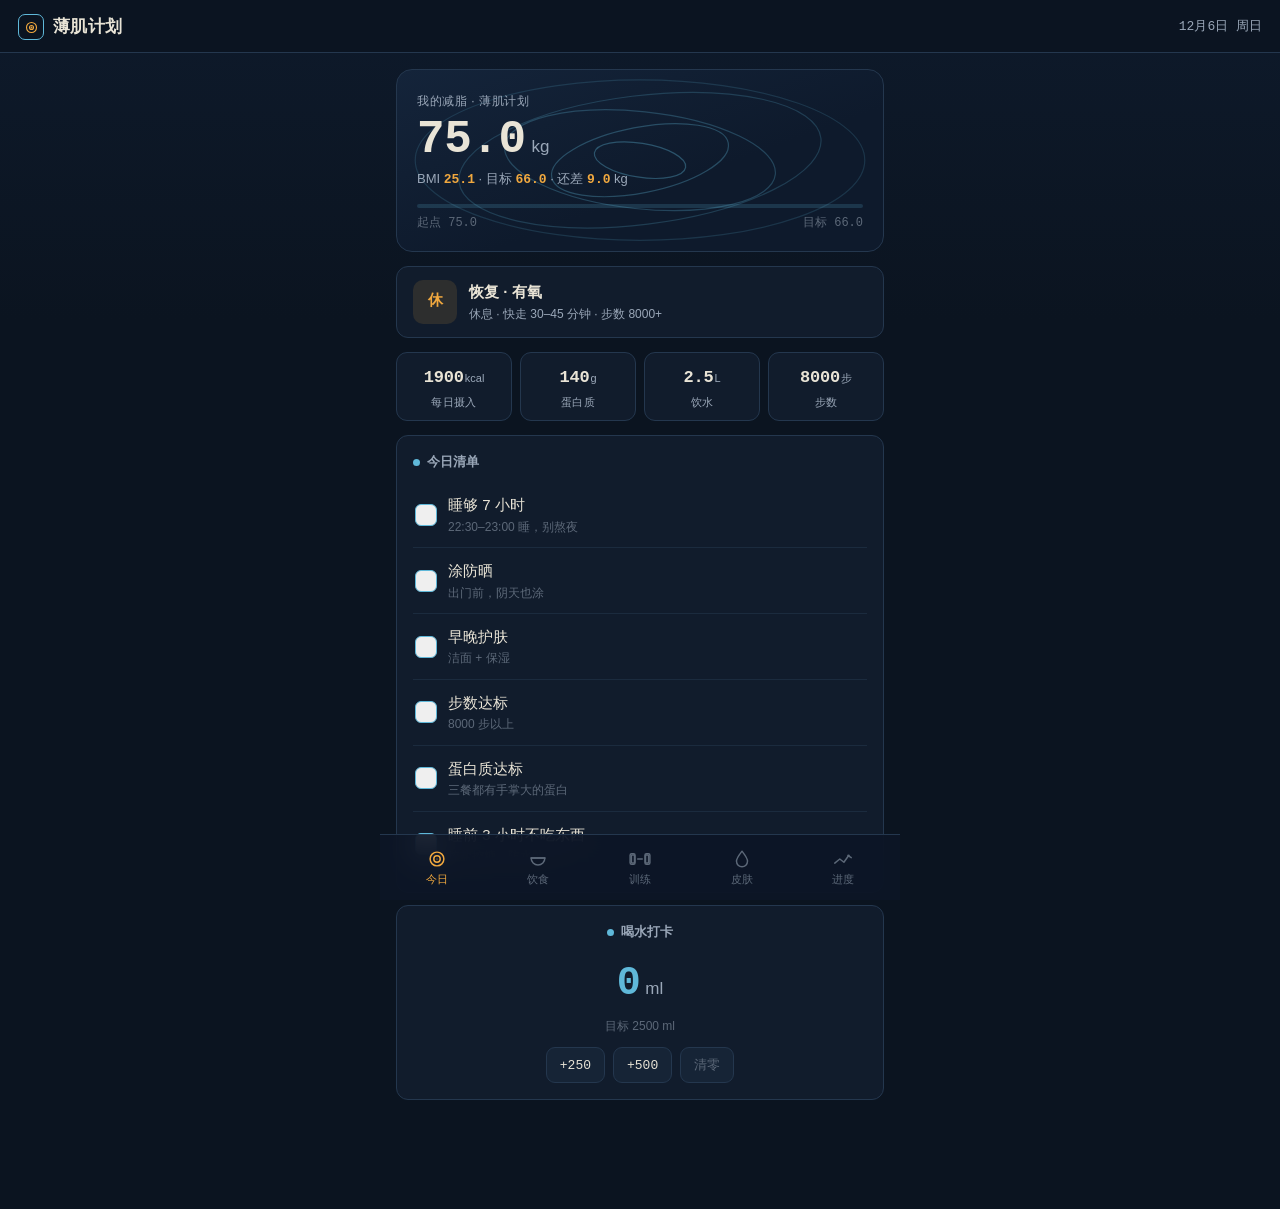
==== index.html @ fe6449d2 "薄肌计划：个人减脂/薄肌 PWA Co-Authored-By: Claude Fable 5 <noreply@anthropic.com>" ====
<!DOCTYPE html>
<html lang="zh-CN">
<head>
  <meta charset="UTF-8">
  <meta name="viewport" content="width=device-width, initial-scale=1, viewport-fit=cover">
  <title>薄肌计划</title>
  <meta name="description" content="个人减脂 · 薄肌 · 皮肤 · 脸部轮廓计划">

  <!-- PWA -->
  <link rel="manifest" href="manifest.json">
  <meta name="theme-color" content="#0b1420">
  <link rel="icon" type="image/png" href="icons/icon-192.png">

  <!-- iOS 添加到主屏幕 -->
  <meta name="apple-mobile-web-app-capable" content="yes">
  <meta name="apple-mobile-web-app-status-bar-style" content="black-translucent">
  <meta name="apple-mobile-web-app-title" content="薄肌计划">
  <link rel="apple-touch-icon" href="icons/icon-180.png">

  <link rel="stylesheet" href="css/style.css">
</head>
<body>

  <header class="topbar">
    <div class="brand">
      <span class="brand-mark" aria-hidden="true">
        <svg viewBox="0 0 24 24" fill="none" stroke="currentColor" stroke-width="1.8" stroke-linecap="round" stroke-linejoin="round">
          <circle cx="12" cy="12" r="8"></circle><circle cx="12" cy="12" r="3.2"></circle><circle cx="12" cy="12" r="0.6" fill="currentColor"></circle>
        </svg>
      </span>
      薄肌计划
    </div>
    <div class="date" id="today-date">—</div>
  </header>

  <main>

    <!-- ============ 今日 ============ -->
    <section class="view active" id="view-today">

      <div class="hero">
        <svg class="contour" viewBox="0 0 400 160" preserveAspectRatio="xMidYMid slice" aria-hidden="true">
          <g fill="none" stroke="#5fb8d9">
            <ellipse cx="200" cy="80" rx="185" ry="66" stroke-opacity=".34"></ellipse>
            <ellipse cx="200" cy="80" rx="150" ry="53" stroke-opacity=".44" transform="rotate(-7 200 80)"></ellipse>
            <ellipse cx="200" cy="80" rx="112" ry="40" stroke-opacity=".54" transform="rotate(6 200 80)"></ellipse>
            <ellipse cx="200" cy="80" rx="74" ry="27" stroke-opacity=".62" transform="rotate(-11 200 80)"></ellipse>
            <ellipse cx="200" cy="80" rx="38" ry="14" stroke-opacity=".7" transform="rotate(9 200 80)"></ellipse>
          </g>
        </svg>
        <div class="hero-body">
          <div class="hero-eyebrow">我的减脂 · 薄肌计划</div>
          <div class="hero-weight">
            <span class="num" id="hero-weight">—</span>
            <span class="unit">kg</span>
          </div>
          <div class="hero-sub">BMI <b id="hero-bmi">—</b> · 目标 <b>66.0</b> · 还差 <b id="hero-diff">—</b> kg</div>
          <div class="hero-progress">
            <div class="bar"><i id="hero-fill" style="width:0%"></i></div>
            <div class="cap"><span id="hero-cap-l">起点 75.0</span><span id="hero-cap-r">目标 66.0</span></div>
          </div>
        </div>
      </div>

      <div class="today-train" id="today-train">
        <div class="day" id="tt-day">—</div>
        <div>
          <div class="t1" id="tt-name">今日训练</div>
          <div class="t2" id="tt-sub">—</div>
        </div>
      </div>

      <div class="targets">
        <div class="target"><div class="v"><span class="num">1900</span><span class="u">kcal</span></div><div class="k">每日摄入</div></div>
        <div class="target"><div class="v"><span class="num">140</span><span class="u">g</span></div><div class="k">蛋白质</div></div>
        <div class="target"><div class="v"><span class="num">2.5</span><span class="u">L</span></div><div class="k">饮水</div></div>
        <div class="target"><div class="v"><span class="num">8000</span><span class="u">步</span></div><div class="k">步数</div></div>
      </div>

      <div class="card">
        <div class="card-title"><span class="dot"></span>今日清单</div>
        <div id="checklist">
          <div class="check-item" data-key="sleep">
            <button class="box" aria-label="标记完成" aria-pressed="false"><svg viewBox="0 0 24 24" stroke-width="3" stroke-linecap="round" stroke-linejoin="round"><path d="M4 12.5 L9.5 18 L20 6"></path></svg></button>
            <div class="label">睡够 7 小时<small>22:30–23:00 睡，别熬夜</small></div>
          </div>
          <div class="check-item" data-key="sun">
            <button class="box" aria-label="标记完成" aria-pressed="false"><svg viewBox="0 0 24 24" stroke-width="3" stroke-linecap="round" stroke-linejoin="round"><path d="M4 12.5 L9.5 18 L20 6"></path></svg></button>
            <div class="label">涂防晒<small>出门前，阴天也涂</small></div>
          </div>
          <div class="check-item" data-key="skincare">
            <button class="box" aria-label="标记完成" aria-pressed="false"><svg viewBox="0 0 24 24" stroke-width="3" stroke-linecap="round" stroke-linejoin="round"><path d="M4 12.5 L9.5 18 L20 6"></path></svg></button>
            <div class="label">早晚护肤<small>洁面 + 保湿</small></div>
          </div>
          <div class="check-item" data-key="steps">
            <button class="box" aria-label="标记完成" aria-pressed="false"><svg viewBox="0 0 24 24" stroke-width="3" stroke-linecap="round" stroke-linejoin="round"><path d="M4 12.5 L9.5 18 L20 6"></path></svg></button>
            <div class="label">步数达标<small>8000 步以上</small></div>
          </div>
          <div class="check-item" data-key="protein">
            <button class="box" aria-label="标记完成" aria-pressed="false"><svg viewBox="0 0 24 24" stroke-width="3" stroke-linecap="round" stroke-linejoin="round"><path d="M4 12.5 L9.5 18 L20 6"></path></svg></button>
            <div class="label">蛋白质达标<small>三餐都有手掌大的蛋白</small></div>
          </div>
          <div class="check-item" data-key="fast">
            <button class="box" aria-label="标记完成" aria-pressed="false"><svg viewBox="0 0 24 24" stroke-width="3" stroke-linecap="round" stroke-linejoin="round"><path d="M4 12.5 L9.5 18 L20 6"></path></svg></button>
            <div class="label">睡前 3 小时不吃东西<small>控盐控糖，防水肿</small></div>
          </div>
        </div>
      </div>

      <div class="card water">
        <div class="card-title" style="justify-content:center"><span class="dot"></span>喝水打卡</div>
        <div class="big"><span class="num" id="water-val">0</span><span class="unit">ml</span></div>
        <div class="cap">目标 2500 ml</div>
        <div class="btns">
          <button data-add="250">+250</button>
          <button data-add="500">+500</button>
          <button class="reset" id="water-reset">清零</button>
        </div>
      </div>

    </section>

    <!-- ============ 饮食 ============ -->
    <section class="view" id="view-diet">

      <div class="card">
        <div class="card-title"><span class="dot"></span>每日热量目标</div>
        <div class="cal-num"><span class="num">1900</span><span class="unit">kcal / 天（减脂缺口约 500）</span></div>
        <div class="macro">
          <div class="m"><div class="v"><span class="num">140</span><span>g</span></div><div class="k">蛋白质 1.8g/kg</div></div>
          <div class="m"><div class="v"><span class="num">60</span><span>g</span></div><div class="k">脂肪</div></div>
          <div class="m"><div class="v"><span class="num">200</span><span>g</span></div><div class="k">碳水</div></div>
        </div>
        <p class="note">按 173cm / 75kg / 一周四练、白天久坐估算。蛋白质优先吃到 130–150g，保住肌肉；热量别低于 1700，否则容易掉肌肉、暴食反弹。</p>
      </div>

      <div class="section">食堂红绿灯</div>
      <div class="lights">
        <div class="light green">
          <div class="hd"><span class="lamp"></span>绿灯 · 放心吃</div>
          <p>蛋白：水煮蛋、茶叶蛋、鸡胸肉、清蒸鱼、水煮虾、瘦牛肉、卤牛肉（瘦）、豆腐豆干、无糖豆浆、纯牛奶、无糖酸奶。<br>蔬菜：西兰花、菠菜、青菜、黄瓜、番茄、芹菜等绿叶菜。<br>主食：糙米、玉米、红薯、燕麦、全麦面包。</p>
        </div>
        <div class="light yellow">
          <div class="hd"><span class="lamp"></span>黄灯 · 适量吃</div>
          <p>白米饭、面条、馒头、土豆、粉条、香蕉、较甜的水果、坚果——注意量，坚果一次一小把（约 10 颗）。</p>
        </div>
        <div class="light red">
          <div class="hd"><span class="lamp"></span>红灯 · 少碰</div>
          <p>油炸（炸鸡、油条、锅包肉）、糖醋/鱼香/宫保等重油芡汁菜、红烧肉与肥肉、奶茶和含糖饮料、蛋糕饼干、辣条、腊肠腊肉、猪蹄、油腻的菜汤。</p>
        </div>
      </div>

      <div class="section">打菜口诀</div>
      <div class="card">
        <div class="tip"><span class="idx">1</span><p>一荤两素：一份清蒸 / 水煮 / 卤的肉 + 两份少油青菜</p></div>
        <div class="tip"><span class="idx">2</span><p>主食减半：米饭、馒头减到一拳头，或换成玉米、红薯</p></div>
        <div class="tip"><span class="idx">3</span><p>先吃蛋白和蔬菜，主食放最后<small>饱腹感先上来，自然少吃主食</small></p></div>
        <div class="tip"><span class="idx">4</span><p>菜太油就过一遍水再吃<small>涮掉一层油，热量和盐都少很多</small></p></div>
        <div class="tip"><span class="idx">5</span><p>汤少喝——油和盐都沉在汤里</p></div>
        <div class="tip"><span class="idx">6</span><p>不喝含糖饮料，配白水或无糖茶</p></div>
      </div>

      <div class="section">三餐模板<span class="hint">合计约 1900 kcal / 蛋白约 140g</span></div>
      <div class="meal card">
        <div class="meal-hd"><span class="tag">≈450</span><span class="name">早餐</span></div>
        <ul>
          <li>水煮蛋 ×2 + 无糖豆浆或纯牛奶 250ml</li>
          <li>燕麦 / 玉米 / 全麦面包（选一样）</li>
          <li>一个苹果或半根黄瓜</li>
        </ul>
      </div>
      <div class="meal card">
        <div class="meal-hd"><span class="tag">≈700</span><span class="name">午餐</span></div>
        <ul>
          <li>米饭一拳头（减半）</li>
          <li>清蒸鱼 / 鸡胸 / 瘦牛肉，约掌心 ×1.5</li>
          <li>两份少油青菜</li>
        </ul>
      </div>
      <div class="meal card">
        <div class="meal-hd"><span class="tag">≈550</span><span class="name">晚餐</span></div>
        <ul>
          <li>蛋白质为主：鸡胸 / 鱼 / 豆腐</li>
          <li>大量蔬菜</li>
          <li>半拳头主食，或红薯、玉米</li>
        </ul>
      </div>
      <div class="meal card">
        <div class="meal-hd"><span class="tag">≈200</span><span class="name">加餐</span></div>
        <ul>
          <li>无糖酸奶 / 牛奶一杯，或蛋白粉一勺，或水果 + 10 颗坚果</li>
          <li>训练日：练前 1.5 小时吃根香蕉或全麦面包，练后补蛋白 + 碳水</li>
        </ul>
      </div>

    </section>

    <!-- ============ 训练 ============ -->
    <section class="view" id="view-training">

      <div class="card">
        <div class="card-title"><span class="dot"></span>一周安排</div>
        <div class="stat-row"><span class="k">训练</span><span class="v">周一 胸 · 周二 肩 · 周四 背 · 周五 腿</span></div>
        <div class="stat-row"><span class="k">恢复</span><span class="v">周三 / 周六 / 周日 休息 + 有氧 / 步行</span></div>
        <p class="note">每次 1–2 小时足够，重点在动作质量，别拖沓。</p>
      </div>

      <div class="section">训练计划<span class="hint">次数 8–15，中等重量</span></div>

      <div class="card day-card">
        <div class="day-hd"><span class="day-chip">周一</span><span class="day-name">胸</span><span class="day-focus">上胸 · 厚度</span></div>
        <div class="ex"><span class="ex-name">平板杠铃卧推</span><span class="ex-spec">4 × 8–10</span></div>
        <div class="ex"><span class="ex-name">上斜哑铃卧推</span><span class="ex-spec">4 × 10–12</span></div>
        <div class="ex"><span class="ex-name">双杠臂屈伸</span><span class="ex-spec">3 × 10–12</span></div>
        <div class="ex"><span class="ex-name">绳索夹胸</span><span class="ex-spec">3 × 12–15</span></div>
      </div>

      <div class="card day-card">
        <div class="day-hd"><span class="day-chip">周二</span><span class="day-name">肩</span><span class="day-focus">宽肩 · 中后束</span></div>
        <div class="ex"><span class="ex-name">站姿杠铃推举</span><span class="ex-spec">4 × 8–10</span></div>
        <div class="ex"><span class="ex-name">哑铃侧平举</span><span class="ex-spec">4 × 12–15</span></div>
        <div class="ex"><span class="ex-name">俯身反向飞鸟</span><span class="ex-spec">4 × 12–15</span></div>
        <div class="ex"><span class="ex-name">绳索面拉</span><span class="ex-spec">3 × 15</span></div>
      </div>

      <div class="card day-card">
        <div class="day-hd"><span class="day-chip">周四</span><span class="day-name">背</span><span class="day-focus">宽度 · 倒三角</span></div>
        <div class="ex"><span class="ex-name">引体向上（或高位下拉）</span><span class="ex-spec">4 × 8–12</span></div>
        <div class="ex"><span class="ex-name">杠铃划船</span><span class="ex-spec">4 × 8–10</span></div>
        <div class="ex"><span class="ex-name">坐姿绳索划船</span><span class="ex-spec">3 × 10–12</span></div>
        <div class="ex"><span class="ex-name">直臂下压</span><span class="ex-spec">3 × 12–15</span></div>
      </div>

      <div class="card day-card">
        <div class="day-hd"><span class="day-chip">周五</span><span class="day-name">腿</span><span class="day-focus">力量 · 代谢</span></div>
        <div class="ex"><span class="ex-name">深蹲</span><span class="ex-spec">4 × 8–10</span></div>
        <div class="ex"><span class="ex-name">罗马尼亚硬拉</span><span class="ex-spec">3 × 8–10</span></div>
        <div class="ex"><span class="ex-name">腿举（或箭步蹲）</span><span class="ex-spec">3 × 10–12</span></div>
        <div class="ex"><span class="ex-name">坐姿腿弯举</span><span class="ex-spec">3 × 12–15</span></div>
        <div class="ex"><span class="ex-name">提踵</span><span class="ex-spec">4 × 15–20</span></div>
      </div>

      <div class="section">薄肌要点</div>
      <div class="card">
        <div class="tip"><span class="idx">1</span><p>次数 8–15、中等重量，慢下快上（控制离心）</p></div>
        <div class="tip"><span class="idx">2</span><p>渐进超负荷：每周在次数或重量上 + 一点点</p></div>
        <div class="tip"><span class="idx">3</span><p>减脂期别降重量：保住力量 = 保住肌肉</p></div>
        <div class="tip"><span class="idx">4</span><p>复合动作为主，组间休息 60–90 秒</p></div>
        <div class="tip"><span class="idx">5</span><p>想要「薄」的身材：重点不是练小，是体脂够低 + 肌肉线条清晰</p></div>
      </div>

      <div class="section">有氧与步数</div>
      <div class="card">
        <div class="tip"><span class="idx">•</span><p>训练后 20–30 分钟快走 / 坡度走，心率约 120–140</p></div>
        <div class="tip"><span class="idx">•</span><p>休息日 30–45 分钟低强度有氧</p></div>
        <div class="tip"><span class="idx">•</span><p>日常步数 8000–10000——久坐党减脂的关键增量</p></div>
      </div>

    </section>

    <!-- ============ 皮肤 ============ -->
    <section class="view" id="view-skin">

      <div class="card">
        <div class="card-title"><span class="dot"></span>护肤流程（男生极简版）</div>
        <div class="step"><span class="clock">早</span><p>温和洁面 → 爽肤水（可选）→ 保湿乳 → 防晒（必涂）</p></div>
        <div class="step"><span class="clock">晚</span><p>洁面（洗掉防晒和汗）→ 保湿</p></div>
        <div class="step"><span class="clock">运动后</span><p>及时洗脸 / 洗澡，别让汗和油闷着</p></div>
        <div class="step"><span class="clock">长痘</span><p>别挤、少糖少奶、勤换枕套、规律作息；反复不好去看皮肤科，别信偏方</p></div>
      </div>

      <div class="section">脸部轮廓 · 下颌线</div>
      <div class="card rank">
        <p class="note" style="margin:0 0 6px">按重要性排序。核心公式：低体脂 + 低水肿 + 好体态 + 紧致皮肤。</p>
        <div class="tip"><span class="idx"></span><p>减脂到 13–15%<small>脸是最后瘦的，全身减脂脸自然收紧——别急，坚持就有效</small></p></div>
        <div class="tip"><span class="idx"></span><p>控盐控钠<small>食堂偏咸，多喝水排钠；睡前别吃太咸，减少晨起水肿脸</small></p></div>
        <div class="tip"><span class="idx"></span><p>睡够别熬夜<small>熬夜 = 水肿 + 皮肤差，下颌线直接模糊</small></p></div>
        <div class="tip"><span class="idx"></span><p>体态挺直<small>颈前倾 / 圆肩会让双下巴明显——每天靠墙站（后脑、肩、臀、脚跟贴墙）、下巴微收</small></p></div>
        <div class="tip"><span class="idx"></span><p>用鼻子呼吸<small>长期口呼吸会让下巴后缩、脸型变差</small></p></div>
        <div class="tip"><span class="idx"></span><p>皮肤紧致<small>防晒 + 保湿 + 吃够蛋白质</small></p></div>
      </div>

      <div class="section">皮肤变好的关键</div>
      <div class="card rank">
        <div class="tip"><span class="idx"></span><p>防晒（每天，阴天也涂）<small>抗老、防痘印加深的第一位</small></p></div>
        <div class="tip"><span class="idx"></span><p>睡够 7–8 小时<small>皮肤修复、气色</small></p></div>
        <div class="tip"><span class="idx"></span><p>少糖（奶茶、甜点）<small>糖化让皮肤暗沉、爱长痘</small></p></div>
        <div class="tip"><span class="idx"></span><p>喝水 2–3L<small>保湿、代谢</small></p></div>
        <div class="tip"><span class="idx"></span><p>温和清洁 + 保湿<small>别过度清洁，破坏屏障反而更油更痘</small></p></div>
      </div>

      <div class="section">变帅清单（加分项）</div>
      <div class="card">
        <div class="tip"><span class="idx">•</span><p>发型：剪清爽、露出额头的短发</p></div>
        <div class="tip"><span class="idx">•</span><p>眉毛：修掉杂毛，眉形干净</p></div>
        <div class="tip"><span class="idx">•</span><p>皮肤：干净透亮最加分（护肤 + 防晒）</p></div>
        <div class="tip"><span class="idx">•</span><p>穿搭：合身、干净、基础色</p></div>
        <div class="tip"><span class="idx">•</span><p>体态：背挺直，气质直接提升</p></div>
      </div>

    </section>

    <!-- ============ 进度 ============ -->
    <section class="view" id="view-progress">

      <div class="card">
        <div class="card-title"><span class="dot"></span>记录体重</div>
        <div class="field">
          <input type="number" id="weight-input" inputmode="decimal" placeholder="75.0" step="0.1" min="40" max="200" aria-label="当前体重（公斤）">
          <button class="btn" id="weight-add">记录</button>
        </div>
        <p class="note">建议每天早起、空腹、上完厕所后称，同一时间记录。</p>
      </div>

      <div class="card">
        <div class="card-title"><span class="dot"></span>体重趋势</div>
        <div class="chart-wrap">
          <div id="chart-empty" class="chart-empty">还没有记录，先称一次体重吧</div>
          <svg id="weight-chart" role="img" aria-label="体重趋势折线图" style="display:none"></svg>
        </div>
      </div>

      <div class="card">
        <div class="card-title"><span class="dot"></span>身体数据</div>
        <div class="stat-row"><span class="k">当前体重</span><span class="v"><span class="num" id="stat-weight">—</span> <small>kg</small></span></div>
        <div class="stat-row"><span class="k">BMI</span><span class="v"><span class="num" id="stat-bmi">—</span></span></div>
        <div class="stat-row"><span class="k">目标体重</span><span class="v"><span class="num">66.0</span> <small>kg</small></span></div>
        <div class="stat-row"><span class="k">估算体脂</span><span class="v" id="stat-bf">约 22–25% <small>以体脂秤为准</small></span></div>
        <div class="stat-row"><span class="k">最近趋势</span><span class="v" id="stat-trend">—</span></div>
      </div>

      <div class="card">
        <div class="card-title"><span class="dot"></span>每周照片</div>
        <p style="font-size:var(--text-sm);color:var(--ink-dim)">每周固定时间（如周日早上空腹）拍正面、侧面、背面三张，同一光线、同一角度。体重会骗人，照片不会——这是判断减脂进度最可靠的方式。</p>
      </div>

    </section>

  </main>

  <nav class="tabbar" aria-label="主导航">
    <button class="tab active" data-view="today" aria-current="page">
      <svg viewBox="0 0 24 24" stroke-width="1.6" stroke-linecap="round" stroke-linejoin="round"><circle cx="12" cy="12" r="7.5"></circle><circle cx="12" cy="12" r="3.5"></circle><circle cx="12" cy="12" r="0.6" fill="currentColor" stroke="none"></circle></svg>
      今日
    </button>
    <button class="tab" data-view="diet">
      <svg viewBox="0 0 24 24" stroke-width="1.6" stroke-linecap="round" stroke-linejoin="round"><path d="M4.5 11h15"></path><path d="M4.5 11a7.5 7.5 0 0 0 15 0z"></path></svg>
      饮食
    </button>
    <button class="tab" data-view="training">
      <svg viewBox="0 0 24 24" stroke-width="1.6" stroke-linecap="round" stroke-linejoin="round"><line x1="9.5" y1="12" x2="14.5" y2="12"></line><rect x="2.6" y="7.6" width="3.4" height="8.8" rx="1"></rect><rect x="1.2" y="6.2" width="5.4" height="11.6" rx="1.6"></rect><rect x="18" y="7.6" width="3.4" height="8.8" rx="1"></rect><rect x="17.4" y="6.2" width="5.4" height="11.6" rx="1.6"></rect></svg>
      训练
    </button>
    <button class="tab" data-view="skin">
      <svg viewBox="0 0 24 24" stroke-width="1.6" stroke-linecap="round" stroke-linejoin="round"><path d="M12 3.5 C 8.5 8 6 11 6 14.5 A 6 6 0 0 0 18 14.5 C 18 11 15.5 8 12 3.5 Z"></path></svg>
      皮肤
    </button>
    <button class="tab" data-view="progress">
      <svg viewBox="0 0 24 24" stroke-width="1.6" stroke-linecap="round" stroke-linejoin="round"><path d="M3 16.5 L8.5 12 L13 15.5 L18 8.5 L21 10.5"></path><circle cx="18" cy="8.5" r="1.4" fill="currentColor" stroke="none"></circle></svg>
      进度
    </button>
  </nav>

  <script src="js/app.js"></script>
</body>
</html>
---- css/style.css ----
/* ============================================================
   薄肌计划 · 蓝图（Blueprint）设计系统
   概念：把「身体重塑」当作一张技术蓝图/等高线地形图——
   青色的等高线是身体的「轮廓」，琥珀色的峰顶标记是目标。
   ============================================================ */

:root {
  /* 色板 */
  --bg: #0b1420;          /* 深蓝黑底（非中性黑，带蓝相） */
  --bg-top: #0e1a2b;      /* 顶部渐变色 */
  --card: #111c2c;        /* 卡片面 */
  --card-2: #162436;      /* 抬升面 */
  --ink: #e9e4d6;         /* 主文字：暖骨白，中和冷蓝 */
  --ink-dim: #9aa7b8;     /* 次文字 */
  --ink-faint: #5c6878;   /* 弱文字 */
  --line: #24374e;        /* 边框/发丝线 */
  --linework: #5fb8d9;    /* 蓝图青：等高线、图标描边 */
  --accent: #f0a83f;      /* 琥珀：关键数字、进度、激活 */
  --good: #6ec58a;        /* 状态：绿灯 */
  --warn: #e3c15a;        /* 状态：黄灯 */
  --bad: #e26d5a;         /* 状态：红灯 */

  /* 字体 */
  --font-sans: -apple-system, BlinkMacSystemFont, "PingFang SC", "Hiragino Sans GB", "Microsoft YaHei", "Segoe UI", sans-serif;
  --font-mono: ui-monospace, "SF Mono", "JetBrains Mono", Menlo, Consolas, monospace;

  /* 字号 */
  --text-xs: 12px;
  --text-sm: 13px;
  --text-base: 15px;
  --text-md: 17px;
  --text-lg: 20px;
  --text-xl: 26px;

  /* 圆角 */
  --r-card: 12px;
  --r-hero: 16px;
  --r-pill: 999px;
}

* { box-sizing: border-box; margin: 0; padding: 0; }
html { -webkit-text-size-adjust: 100%; }
body {
  font-family: var(--font-sans);
  background: var(--bg);
  background-image: linear-gradient(180deg, var(--bg-top) 0, var(--bg) 320px);
  color: var(--ink);
  line-height: 1.55;
  min-height: 100dvh;
  -webkit-font-smoothing: antialiased;
  overscroll-behavior-y: none;
}
::selection { background: rgba(240, 168, 63, 0.3); }

.num {
  font-family: var(--font-mono);
  font-variant-numeric: tabular-nums;
  letter-spacing: -0.01em;
}

/* ---------- 布局骨架 ---------- */
.topbar {
  position: sticky; top: 0; z-index: 20;
  display: flex; align-items: center; justify-content: space-between;
  padding: 14px 18px 12px;
  background: rgba(11, 20, 32, 0.82);
  backdrop-filter: blur(14px);
  -webkit-backdrop-filter: blur(14px);
  border-bottom: 1px solid var(--line);
}
.brand { display: flex; align-items: center; gap: 9px; font-weight: 600; font-size: var(--text-md); letter-spacing: 0.02em; }
.brand-mark { display: grid; place-items: center; width: 26px; height: 26px; border: 1px solid var(--linework); border-radius: 7px; color: var(--accent); }
.brand-mark svg { width: 15px; height: 15px; }
.date { font-size: var(--text-sm); color: var(--ink-dim); font-family: var(--font-mono); font-variant-numeric: tabular-nums; }

main {
  max-width: 520px;
  margin: 0 auto;
  padding: 16px 16px 96px; /* 底部给 tabbar 留空间 */
}
.view { display: none; }
.view.active { display: block; animation: fade .22s ease; }
@keyframes fade { from { opacity: 0; transform: translateY(4px); } to { opacity: 1; transform: none; } }

/* ---------- 底部导航 ---------- */
.tabbar {
  position: fixed; bottom: 0; left: 0; right: 0; z-index: 20;
  display: flex;
  max-width: 520px; margin: 0 auto;
  background: rgba(13, 22, 38, 0.9);
  backdrop-filter: blur(16px);
  -webkit-backdrop-filter: blur(16px);
  border-top: 1px solid var(--line);
  padding: 8px 6px calc(8px + env(safe-area-inset-bottom));
}
.tab {
  flex: 1; display: flex; flex-direction: column; align-items: center; gap: 3px;
  background: none; border: none; color: var(--ink-faint);
  font-family: var(--font-sans); font-size: 10.5px;
  padding: 5px 0; cursor: pointer; transition: color .15s;
}
.tab svg { width: 22px; height: 22px; stroke: currentColor; fill: none; }
.tab.active { color: var(--accent); }
.tab:active { transform: scale(0.96); }

/* ---------- 区块标题 ---------- */
.section {
  display: flex; align-items: center; gap: 8px;
  margin: 26px 2px 12px;
  font-size: var(--text-sm); font-weight: 600; color: var(--ink-dim);
  letter-spacing: 0.04em;
}
.section::before { content: ""; width: 3px; height: 14px; background: var(--linework); border-radius: 2px; }
.section .hint { margin-left: auto; font-weight: 400; color: var(--ink-faint); font-size: var(--text-xs); }

/* ---------- 卡片 ---------- */
.card {
  background: var(--card);
  border: 1px solid var(--line);
  border-radius: var(--r-card);
  padding: 16px;
  margin-bottom: 12px;
}
.card > .card-title {
  font-size: var(--text-sm); font-weight: 600; color: var(--ink-dim);
  margin-bottom: 10px; display: flex; align-items: center; gap: 7px;
}
.card > .card-title .dot { width: 7px; height: 7px; border-radius: 50%; background: var(--linework); }

/* ---------- 首屏 Hero ---------- */
.hero {
  position: relative; overflow: hidden;
  border: 1px solid var(--line);
  border-radius: var(--r-hero);
  background: linear-gradient(160deg, #14243a 0%, #0e1a2c 60%);
  padding: 22px 20px 18px;
  margin-bottom: 14px;
}
.hero .contour {
  position: absolute; inset: 0; width: 100%; height: 100%;
  opacity: 0.5; pointer-events: none;
}
.hero-body { position: relative; }
.hero-eyebrow { font-size: var(--text-xs); color: var(--ink-dim); letter-spacing: 0.05em; margin-bottom: 6px; }
.hero-weight { display: flex; align-items: baseline; gap: 6px; }
.hero-weight .num { font-size: 46px; font-weight: 600; line-height: 1; color: var(--ink); }
.hero-weight .unit { font-size: var(--text-md); color: var(--ink-dim); }
.hero-sub { margin-top: 6px; font-size: var(--text-sm); color: var(--ink-dim); }
.hero-sub b { color: var(--accent); font-weight: 600; font-family: var(--font-mono); font-variant-numeric: tabular-nums; }
.hero-progress { margin-top: 14px; }
.hero-progress .bar { height: 4px; background: rgba(95, 184, 217, 0.18); border-radius: 2px; overflow: hidden; }
.hero-progress .bar > i { display: block; height: 100%; background: var(--accent); border-radius: 2px; transition: width .5s ease; }
.hero-progress .cap { display: flex; justify-content: space-between; margin-top: 6px; font-size: var(--text-xs); color: var(--ink-faint); font-family: var(--font-mono); font-variant-numeric: tabular-nums; }

/* 今日训练 */
.today-train {
  display: flex; align-items: center; gap: 12px;
  border: 1px solid var(--line); border-radius: var(--r-card);
  background: var(--card); padding: 13px 16px; margin-bottom: 14px;
}
.today-train .day {
  flex-shrink: 0; width: 44px; height: 44px; border-radius: 10px;
  display: grid; place-items: center;
  background: rgba(240, 168, 63, 0.12); color: var(--accent);
  font-family: var(--font-mono); font-weight: 600; font-size: 15px;
}
.today-train .t1 { font-size: var(--text-base); font-weight: 600; }
.today-train .t2 { font-size: var(--text-xs); color: var(--ink-dim); margin-top: 1px; }

/* 目标四宫格 */
.targets { display: grid; grid-template-columns: repeat(4, 1fr); gap: 8px; margin-bottom: 14px; }
.target {
  background: var(--card); border: 1px solid var(--line); border-radius: 11px;
  padding: 11px 8px 10px; text-align: center;
}
.target .v { font-size: 17px; font-weight: 600; color: var(--ink); }
.target .v .u { font-size: 11px; color: var(--ink-dim); font-weight: 400; margin-left: 1px; }
.target .k { margin-top: 3px; font-size: 10.5px; color: var(--ink-dim); letter-spacing: 0.03em; }

/* 每日清单 */
.check-item {
  display: flex; align-items: center; gap: 11px;
  padding: 11px 2px; border-bottom: 1px solid rgba(36, 55, 78, 0.55);
}
.check-item:last-child { border-bottom: none; }
.check-item .box {
  flex-shrink: 0; width: 22px; height: 22px; border-radius: 6px;
  border: 1.5px solid var(--linework); display: grid; place-items: center;
  color: transparent; transition: all .15s; cursor: pointer;
}
.check-item .box svg { width: 13px; height: 13px; stroke: currentColor; fill: none; }
.check-item.done .box { background: var(--good); border-color: var(--good); color: #0b1420; }
.check-item .label { flex: 1; font-size: var(--text-base); }
.check-item .label small { display: block; color: var(--ink-faint); font-size: var(--text-xs); margin-top: 1px; }
.check-item.done .label { color: var(--ink-faint); text-decoration: line-through; }

/* 喝水计数 */
.water { text-align: center; }
.water .big { display: flex; align-items: baseline; justify-content: center; gap: 5px; margin: 4px 0 2px; }
.water .big .num { font-size: 40px; font-weight: 600; color: var(--linework); }
.water .big .unit { font-size: var(--text-md); color: var(--ink-dim); }
.water .cap { font-size: var(--text-xs); color: var(--ink-faint); margin-bottom: 12px; }
.water .btns { display: flex; justify-content: center; gap: 8px; }
.water .btns button {
  background: var(--card-2); border: 1px solid var(--line); color: var(--ink);
  font-family: var(--font-mono); font-variant-numeric: tabular-nums;
  padding: 8px 13px; border-radius: 9px; font-size: var(--text-sm); cursor: pointer;
}
.water .btns button:active { background: var(--line); }
.water .btns button.reset { color: var(--ink-faint); }

/* ---------- 饮食 ---------- */
.cal-num { display: flex; align-items: baseline; gap: 6px; }
.cal-num .num { font-size: 34px; font-weight: 600; color: var(--accent); }
.cal-num .unit { color: var(--ink-dim); font-size: var(--text-sm); }
.macro { display: grid; grid-template-columns: repeat(3, 1fr); gap: 8px; margin-top: 14px; }
.macro .m {
  background: var(--card-2); border-radius: 10px; padding: 10px; text-align: center;
}
.macro .m .v { font-size: var(--text-md); font-weight: 600; color: var(--ink); }
.macro .m .v span { font-size: 11px; color: var(--ink-dim); font-weight: 400; }
.macro .m .k { font-size: 10.5px; color: var(--ink-dim); margin-top: 2px; }

/* 红绿灯 */
.lights { display: grid; gap: 10px; }
.light { border: 1px solid var(--line); border-left: 3px solid; border-radius: 11px; background: var(--card); padding: 13px 14px; }
.light .hd { display: flex; align-items: center; gap: 8px; font-weight: 600; font-size: var(--text-base); margin-bottom: 7px; }
.light .hd .lamp { width: 10px; height: 10px; border-radius: 50%; }
.light p { font-size: var(--text-sm); color: var(--ink-dim); line-height: 1.6; }
.light.green { border-left-color: var(--good); } .light.green .lamp { background: var(--good); box-shadow: 0 0 8px rgba(110, 197, 138, .7); }
.light.yellow { border-left-color: var(--warn); } .light.yellow .lamp { background: var(--warn); box-shadow: 0 0 8px rgba(227, 193, 90, .7); }
.light.red { border-left-color: var(--bad); } .light.red .lamp { background: var(--bad); box-shadow: 0 0 8px rgba(226, 109, 90, .7); }

/* 列表/口诀 */
.tip { display: flex; gap: 10px; padding: 8px 0; border-bottom: 1px solid rgba(36,55,78,.5); }
.tip:last-child { border-bottom: none; }
.tip .idx { flex-shrink: 0; font-family: var(--font-mono); color: var(--accent); font-size: var(--text-sm); font-variant-numeric: tabular-nums; width: 18px; }
.tip p { font-size: var(--text-base); }
.tip p small { display: block; color: var(--ink-dim); font-size: var(--text-xs); margin-top: 2px; line-height: 1.5; }

/* 三餐 */
.meal { margin-bottom: 12px; }
.meal .meal-hd { display: flex; align-items: center; gap: 8px; margin-bottom: 7px; }
.meal .meal-hd .tag { font-size: var(--text-xs); font-family: var(--font-mono); color: var(--linework); background: rgba(95,184,217,.12); padding: 2px 8px; border-radius: var(--r-pill); font-variant-numeric: tabular-nums; }
.meal .meal-hd .name { font-weight: 600; font-size: var(--text-base); }
.meal ul { list-style: none; }
.meal li { position: relative; padding: 3px 0 3px 16px; font-size: var(--text-sm); color: var(--ink-dim); line-height: 1.6; }
.meal li::before { content: ""; position: absolute; left: 2px; top: 11px; width: 6px; height: 6px; border: 1.5px solid var(--linework); border-radius: 50%; }

/* ---------- 训练 ---------- */
.day-card .day-hd { display: flex; align-items: center; gap: 10px; margin-bottom: 10px; }
.day-card .day-hd .day-chip {
  flex-shrink: 0; min-width: 46px; text-align: center; padding: 5px 8px; border-radius: 8px;
  background: rgba(240,168,63,.12); color: var(--accent); font-family: var(--font-mono); font-size: var(--text-xs); font-weight: 600;
}
.day-card .day-hd .day-name { font-weight: 600; font-size: var(--text-md); }
.day-card .day-hd .day-focus { margin-left: auto; font-size: var(--text-xs); color: var(--ink-faint); }
.ex { display: flex; align-items: baseline; gap: 8px; padding: 7px 0; border-bottom: 1px solid rgba(36,55,78,.5); }
.ex:last-child { border-bottom: none; }
.ex .ex-name { flex: 1; font-size: var(--text-sm); }
.ex .ex-spec { font-family: var(--font-mono); font-size: var(--text-xs); color: var(--ink-dim); font-variant-numeric: tabular-nums; white-space: nowrap; }

/* ---------- 皮肤/脸部 ---------- */
.step { display: flex; gap: 11px; padding: 9px 0; border-bottom: 1px solid rgba(36,55,78,.5); }
.step:last-child { border-bottom: none; }
.step .clock { flex-shrink: 0; font-family: var(--font-mono); font-size: var(--text-xs); color: var(--accent); background: rgba(240,168,63,.1); padding: 3px 8px; border-radius: 7px; height: fit-content; }
.step p { font-size: var(--text-base); }
.step p small { display: block; color: var(--ink-dim); font-size: var(--text-xs); margin-top: 2px; line-height: 1.5; }
.rank { counter-reset: r; }
.rank .tip .idx::before { counter-increment: r; content: counter(r); }

/* ---------- 进度 ---------- */
.field { display: flex; gap: 8px; }
.field input {
  flex: 1; min-width: 0; background: var(--card-2); border: 1px solid var(--line); border-radius: 10px;
  color: var(--ink); font-family: var(--font-mono); font-size: 20px; padding: 12px 14px; font-variant-numeric: tabular-nums;
}
.field input:focus { outline: none; border-color: var(--linework); }
.field input::placeholder { color: var(--ink-faint); font-size: var(--text-sm); }
.btn {
  background: var(--accent); color: #1a1205; border: none; border-radius: 10px;
  font-family: var(--font-sans); font-size: var(--text-base); font-weight: 600; padding: 0 18px; cursor: pointer;
}
.btn:active { opacity: .85; }

.chart-wrap { position: relative; }
.chart-wrap svg { width: 100%; height: auto; display: block; }
.chart-empty { text-align: center; color: var(--ink-faint); font-size: var(--text-sm); padding: 30px 10px; }

.stat-row { display: flex; justify-content: space-between; align-items: baseline; padding: 10px 0; border-bottom: 1px solid rgba(36,55,78,.5); }
.stat-row:last-child { border-bottom: none; }
.stat-row .k { color: var(--ink-dim); font-size: var(--text-sm); }
.stat-row .v { font-family: var(--font-mono); font-variant-numeric: tabular-nums; font-size: var(--text-md); font-weight: 600; }
.stat-row .v small { color: var(--ink-faint); font-weight: 400; font-size: var(--text-xs); margin-left: 3px; }
.stat-row .v.down { color: var(--good); }
.stat-row .v.up { color: var(--bad); }

/* 图例/说明 */
.note { font-size: var(--text-xs); color: var(--ink-faint); line-height: 1.6; margin-top: 10px; }

/* 无障碍：可见焦点 */
:focus-visible { outline: 2px solid var(--linework); outline-offset: 2px; }
@media (prefers-reduced-motion: reduce) {
  .view.active { animation: none; }
  * { transition: none !important; }
}
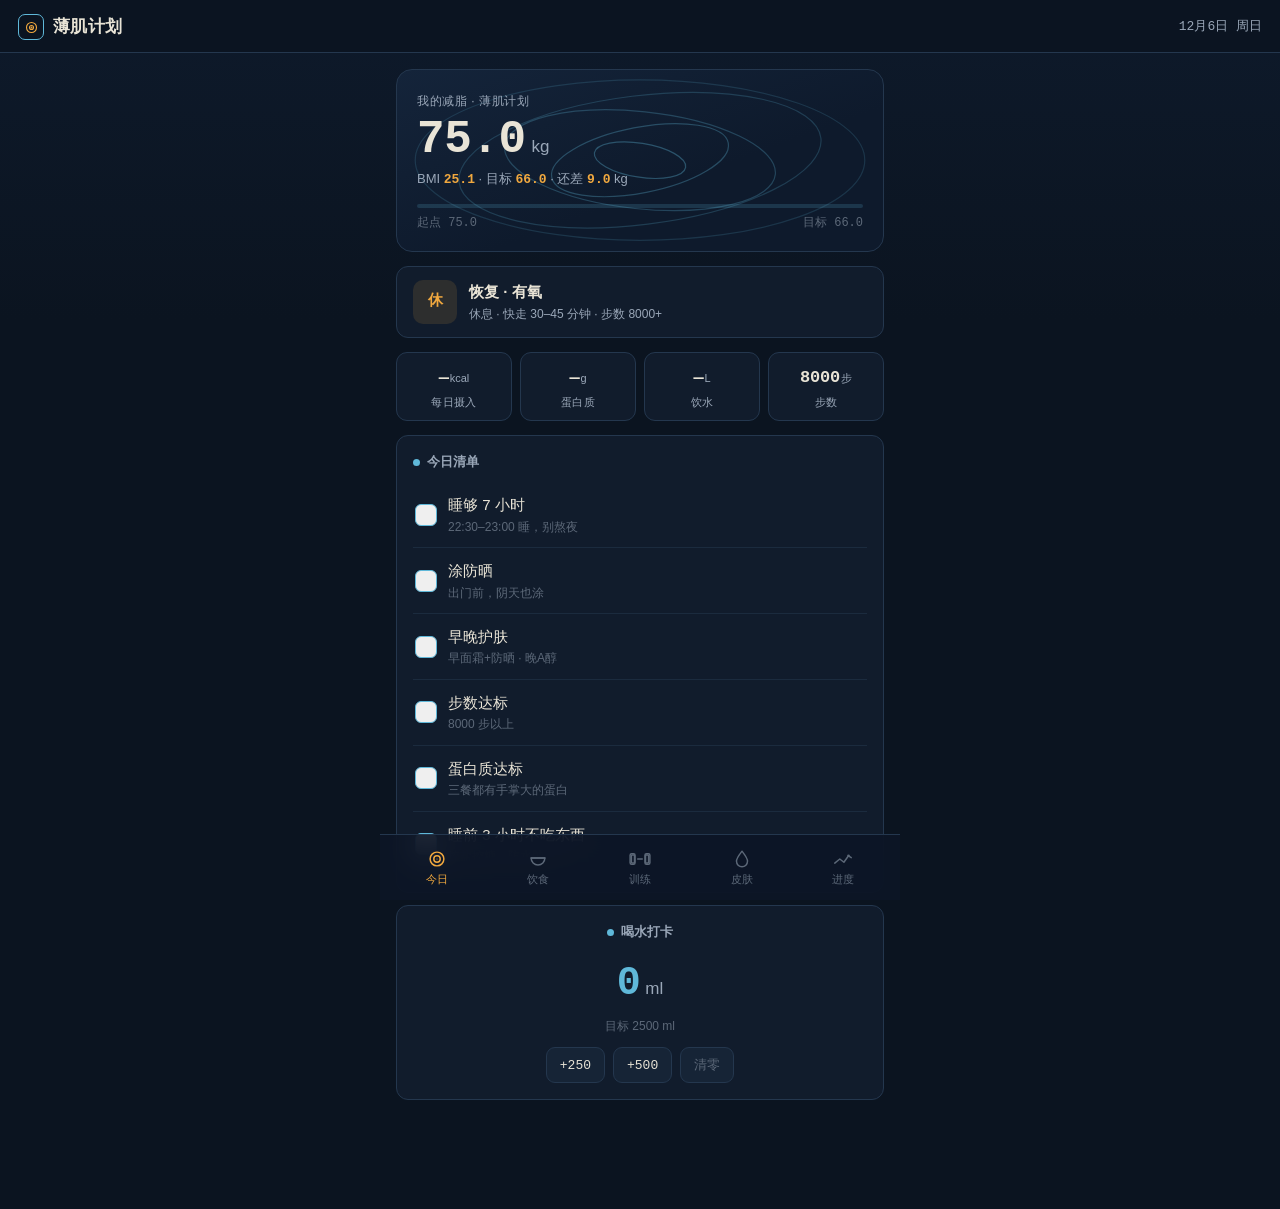
==== commit 55aa4b42: "更新：饮食记录/动态目标/个性化护肤" ====
--- a/index.html
+++ b/index.html
@@ -71,9 +71,9 @@
       </div>
 
       <div class="targets">
-        <div class="target"><div class="v"><span class="num">1900</span><span class="u">kcal</span></div><div class="k">每日摄入</div></div>
-        <div class="target"><div class="v"><span class="num">140</span><span class="u">g</span></div><div class="k">蛋白质</div></div>
-        <div class="target"><div class="v"><span class="num">2.5</span><span class="u">L</span></div><div class="k">饮水</div></div>
+        <div class="target"><div class="v"><span class="num" id="tgt-kcal">—</span><span class="u">kcal</span></div><div class="k">每日摄入</div></div>
+        <div class="target"><div class="v"><span class="num" id="tgt-protein">—</span><span class="u">g</span></div><div class="k">蛋白质</div></div>
+        <div class="target"><div class="v"><span class="num" id="tgt-water">—</span><span class="u">L</span></div><div class="k">饮水</div></div>
         <div class="target"><div class="v"><span class="num">8000</span><span class="u">步</span></div><div class="k">步数</div></div>
       </div>
 
@@ -90,7 +90,7 @@
           </div>
           <div class="check-item" data-key="skincare">
             <button class="box" aria-label="标记完成" aria-pressed="false"><svg viewBox="0 0 24 24" stroke-width="3" stroke-linecap="round" stroke-linejoin="round"><path d="M4 12.5 L9.5 18 L20 6"></path></svg></button>
-            <div class="label">早晚护肤<small>洁面 + 保湿</small></div>
+            <div class="label">早晚护肤<small>早面霜+防晒 · 晚A醇</small></div>
           </div>
           <div class="check-item" data-key="steps">
             <button class="box" aria-label="标记完成" aria-pressed="false"><svg viewBox="0 0 24 24" stroke-width="3" stroke-linecap="round" stroke-linejoin="round"><path d="M4 12.5 L9.5 18 L20 6"></path></svg></button>
@@ -123,15 +123,35 @@
     <!-- ============ 饮食 ============ -->
     <section class="view" id="view-diet">
 
-      <div class="card">
-        <div class="card-title"><span class="dot"></span>每日热量目标</div>
-        <div class="cal-num"><span class="num">1900</span><span class="unit">kcal / 天（减脂缺口约 500）</span></div>
+      <!-- 今日摄入（记录 + 自动算缺口） -->
+      <div class="card">
+        <div class="card-title"><span class="dot"></span>今日摄入</div>
+        <div class="cal-num"><span class="num" id="intake-kcal">0</span><span class="unit"> / <span id="intake-target">—</span> kcal</span></div>
+        <div class="intake-bar"><i id="intake-fill" style="width:0%"></i></div>
+        <div class="intake-grid">
+          <div class="intake-cell"><div class="v" id="intake-protein">0g</div><div class="k">蛋白质</div></div>
+          <div class="intake-cell"><div class="v" id="intake-left">—</div><div class="k">还能吃 kcal</div></div>
+          <div class="intake-cell"><div class="v" id="intake-deficit">—</div><div class="k">热量缺口 kcal</div></div>
+        </div>
+      </div>
+
+      <!-- 记录今天吃了什么 -->
+      <div class="card">
+        <div class="card-title"><span class="dot"></span>今天吃了什么</div>
+        <div id="food-log" class="food-log"><div class="food-empty">还没记录，点下方「添加食物」</div></div>
+        <button class="btn block" id="open-picker">＋ 添加食物</button>
+      </div>
+
+      <!-- 每日目标（随体重动态调整） -->
+      <div class="card">
+        <div class="card-title"><span class="dot"></span>今日目标 · 随体重自动调整</div>
+        <div class="cal-num"><span class="num" id="diet-kcal">—</span><span class="unit">kcal / 天</span></div>
         <div class="macro">
-          <div class="m"><div class="v"><span class="num">140</span><span>g</span></div><div class="k">蛋白质 1.8g/kg</div></div>
-          <div class="m"><div class="v"><span class="num">60</span><span>g</span></div><div class="k">脂肪</div></div>
-          <div class="m"><div class="v"><span class="num">200</span><span>g</span></div><div class="k">碳水</div></div>
-        </div>
-        <p class="note">按 173cm / 75kg / 一周四练、白天久坐估算。蛋白质优先吃到 130–150g，保住肌肉；热量别低于 1700，否则容易掉肌肉、暴食反弹。</p>
+          <div class="m"><div class="v"><span class="num" id="diet-protein">—</span><span>g</span></div><div class="k">蛋白质</div></div>
+          <div class="m"><div class="v"><span class="num" id="diet-fat">—</span><span>g</span></div><div class="k">脂肪</div></div>
+          <div class="m"><div class="v"><span class="num" id="diet-carb">—</span><span>g</span></div><div class="k">碳水</div></div>
+        </div>
+        <p class="note" id="diet-note">—</p>
       </div>
 
       <div class="section">食堂红绿灯</div>
@@ -262,11 +282,12 @@
     <section class="view" id="view-skin">
 
       <div class="card">
-        <div class="card-title"><span class="dot"></span>护肤流程（男生极简版）</div>
-        <div class="step"><span class="clock">早</span><p>温和洁面 → 爽肤水（可选）→ 保湿乳 → 防晒（必涂）</p></div>
-        <div class="step"><span class="clock">晚</span><p>洁面（洗掉防晒和汗）→ 保湿</p></div>
+        <div class="card-title"><span class="dot"></span>我的护肤流程</div>
+        <div class="step"><span class="clock">早</span><p>洁面 → 面霜 → 防晒（必涂）</p></div>
+        <div class="step"><span class="clock">晚</span><p>洁面 → A 醇（建立耐受后再每天用）</p></div>
+        <div class="step"><span class="clock">偶尔</span><p>面膜（一周 2–3 次）</p></div>
+        <div class="step"><span class="clock">A醇注意</span><p>只在晚上用，白天务必防晒；从每周 2–3 次开始建立耐受，用完做好保湿，别和酸类 / 高浓度 VC 叠用</p></div>
         <div class="step"><span class="clock">运动后</span><p>及时洗脸 / 洗澡，别让汗和油闷着</p></div>
-        <div class="step"><span class="clock">长痘</span><p>别挤、少糖少奶、勤换枕套、规律作息；反复不好去看皮肤科，别信偏方</p></div>
       </div>
 
       <div class="section">脸部轮廓 · 下颌线</div>
@@ -361,6 +382,38 @@
     </button>
   </nav>
 
+  <!-- 食物选择弹层 -->
+  <div class="modal" id="food-picker" hidden>
+    <div class="modal-backdrop" data-close></div>
+    <div class="modal-sheet" role="dialog" aria-label="添加食物">
+      <div class="modal-head">
+        <span class="t">添加食物</span>
+        <button class="modal-close" data-close aria-label="关闭">×</button>
+      </div>
+      <div class="meal-tabs" id="meal-tabs">
+        <button data-meal="早" class="active">早餐</button>
+        <button data-meal="午">午餐</button>
+        <button data-meal="晚">晚餐</button>
+        <button data-meal="加">加餐</button>
+      </div>
+      <input class="fp-search" id="fp-search" type="search" placeholder="搜索食物，如「鸡胸」「米饭」" aria-label="搜索食物">
+      <div class="cat-chips" id="cat-chips">
+        <button data-cat="全部" class="active">全部</button>
+        <button data-cat="主食">主食</button>
+        <button data-cat="蛋白">蛋白</button>
+        <button data-cat="蔬菜">蔬菜</button>
+        <button data-cat="水果">水果</button>
+        <button data-cat="饮品">饮品</button>
+        <button data-cat="零食">零食</button>
+        <button data-cat="红灯">红灯</button>
+      </div>
+      <div class="food-list" id="food-list"></div>
+    </div>
+  </div>
+
+  <div class="toast" id="toast"></div>
+
+  <script src="js/foods.js"></script>
   <script src="js/app.js"></script>
 </body>
 </html>
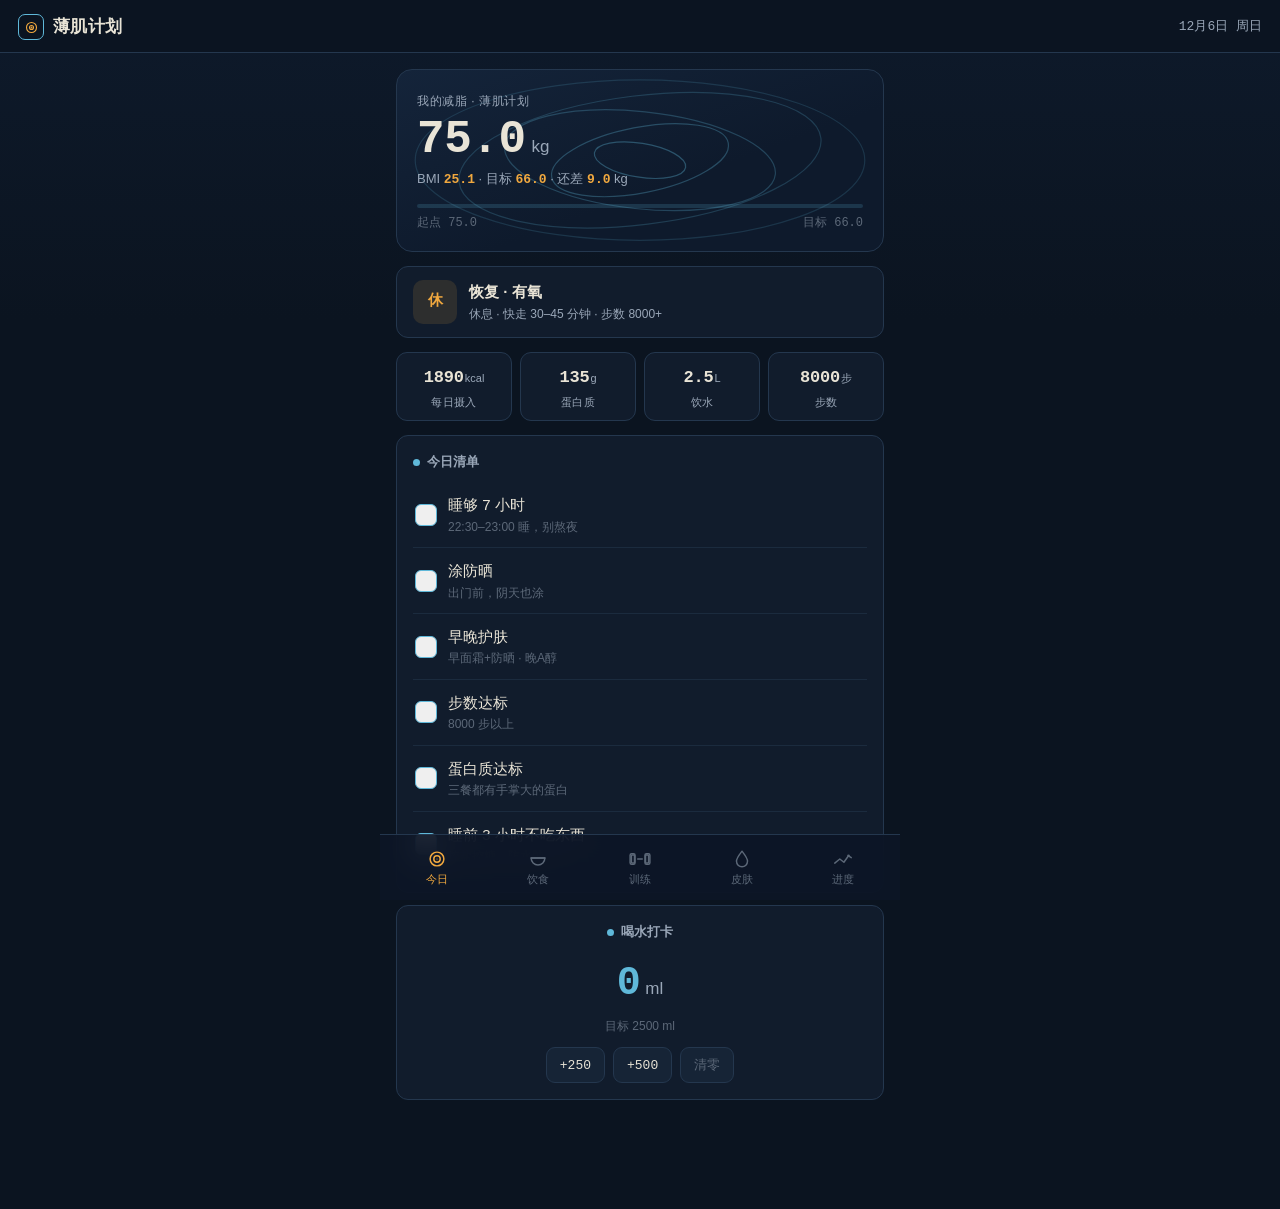
==== commit 14f2cd04: "修复 iOS 缩放：锁定 viewport、输入框字号" ====
--- a/index.html
+++ b/index.html
@@ -2,7 +2,7 @@
 <html lang="zh-CN">
 <head>
   <meta charset="UTF-8">
-  <meta name="viewport" content="width=device-width, initial-scale=1, viewport-fit=cover">
+  <meta name="viewport" content="width=device-width, initial-scale=1, maximum-scale=1, user-scalable=no, viewport-fit=cover">
   <title>薄肌计划</title>
   <meta name="description" content="个人减脂 · 薄肌 · 皮肤 · 脸部轮廓计划">
 
--- a/css/style.css
+++ b/css/style.css
@@ -304,3 +304,60 @@
   .view.active { animation: none; }
   * { transition: none !important; }
 }
+
+/* ============ 饮食记录 ============ */
+.intake-bar { height: 8px; background: rgba(240,168,63,.16); border-radius: 4px; overflow: hidden; margin: 12px 0 10px; }
+.intake-bar > i { display: block; height: 100%; background: var(--accent); border-radius: 4px; transition: width .3s ease; }
+.intake-grid { display: grid; grid-template-columns: repeat(3, 1fr); gap: 8px; }
+.intake-cell { background: var(--card-2); border-radius: 10px; padding: 10px 8px; text-align: center; }
+.intake-cell .v { font-size: var(--text-md); font-weight: 600; }
+.intake-cell .v.over { color: var(--bad); }
+.intake-cell .k { font-size: 10.5px; color: var(--ink-dim); margin-top: 2px; }
+.btn.block { width: 100%; padding: 12px; font-size: var(--text-base); }
+
+/* 食物记录列表 */
+.food-log { margin-bottom: 12px; }
+.food-empty { text-align: center; color: var(--ink-faint); font-size: var(--text-sm); padding: 16px 8px; }
+.meal-group { margin-bottom: 10px; }
+.meal-group .mg-head { display: flex; align-items: center; gap: 8px; margin: 6px 0 2px; }
+.meal-group .mg-head .tag { font-size: 10px; font-family: var(--font-mono); color: var(--linework); background: rgba(95,184,217,.12); padding: 1px 7px; border-radius: 6px; }
+.meal-group .mg-head .sub { margin-left: auto; font-family: var(--font-mono); font-size: var(--text-xs); color: var(--ink-faint); font-variant-numeric: tabular-nums; }
+.fl-item { display: flex; align-items: center; gap: 9px; padding: 8px 0; border-bottom: 1px solid rgba(36,55,78,.5); }
+.fl-item:last-child { border-bottom: none; }
+.fl-item .fl-name { flex: 1; min-width: 0; font-size: var(--text-sm); }
+.fl-item .fl-name small { display: block; color: var(--ink-faint); font-size: var(--text-xs); }
+.fl-item .fl-qty { display: flex; align-items: center; gap: 7px; }
+.fl-item .fl-qty button { width: 24px; height: 24px; border-radius: 6px; border: 1px solid var(--line); background: var(--card-2); color: var(--ink); font-size: 15px; line-height: 1; cursor: pointer; }
+.fl-item .fl-qty .q { font-family: var(--font-mono); font-size: var(--text-sm); min-width: 14px; text-align: center; font-variant-numeric: tabular-nums; }
+.fl-item .fl-kcal { font-family: var(--font-mono); font-size: var(--text-sm); color: var(--ink-dim); min-width: 46px; text-align: right; font-variant-numeric: tabular-nums; }
+.fl-item .fl-del { color: var(--ink-faint); background: none; border: none; font-size: 16px; cursor: pointer; padding: 4px; line-height: 1; }
+
+/* 食物选择弹层 */
+.modal { position: fixed; inset: 0; z-index: 60; display: flex; align-items: flex-end; justify-content: center; }
+.modal[hidden] { display: none; }
+.modal-backdrop { position: absolute; inset: 0; background: rgba(4,8,14,.72); }
+.modal-sheet { position: relative; width: 100%; max-width: 520px; max-height: 84dvh; background: #0e1a2b; border: 1px solid var(--line); border-bottom: none; border-radius: 18px 18px 0 0; padding: 16px 16px calc(12px + env(safe-area-inset-bottom)); display: flex; flex-direction: column; overflow: hidden; }
+.modal-head { display: flex; align-items: center; justify-content: space-between; margin-bottom: 12px; }
+.modal-head .t { font-weight: 600; font-size: var(--text-base); }
+.modal-close { background: none; border: none; color: var(--ink-dim); font-size: 24px; cursor: pointer; line-height: 1; padding: 2px 6px; }
+.meal-tabs { display: flex; gap: 6px; margin-bottom: 12px; }
+.meal-tabs button { flex: 1; padding: 8px 0; border-radius: 9px; border: 1px solid var(--line); background: var(--card); color: var(--ink-dim); font-size: var(--text-sm); cursor: pointer; }
+.meal-tabs button.active { background: rgba(240,168,63,.14); color: var(--accent); border-color: var(--accent); }
+.fp-search { width: 100%; background: var(--card-2); border: 1px solid var(--line); border-radius: 10px; color: var(--ink); padding: 10px 12px; font-size: var(--text-sm); margin-bottom: 10px; font-family: var(--font-sans); }
+.fp-search:focus { outline: none; border-color: var(--linework); }
+.cat-chips { display: flex; flex-wrap: wrap; gap: 6px; margin-bottom: 10px; }
+.cat-chips button { padding: 5px 11px; border-radius: 999px; border: 1px solid var(--line); background: var(--card); color: var(--ink-dim); font-size: 12px; cursor: pointer; }
+.cat-chips button.active { background: var(--linework); color: #0b1420; border-color: var(--linework); }
+.food-list { flex: 1; overflow-y: auto; -webkit-overflow-scrolling: touch; margin: 0 -2px; }
+.food-item { display: flex; align-items: center; gap: 9px; width: 100%; padding: 11px 6px; border: none; border-bottom: 1px solid rgba(36,55,78,.5); background: none; color: var(--ink); text-align: left; cursor: pointer; font-family: var(--font-sans); }
+.food-item .f-name { flex: 1; min-width: 0; font-size: var(--text-sm); }
+.food-item .f-name small { display: block; color: var(--ink-faint); font-size: 11px; }
+.food-item .f-p { font-family: var(--font-mono); font-size: 11px; color: var(--linework); white-space: nowrap; }
+.food-item .f-kcal { font-family: var(--font-mono); font-size: var(--text-sm); color: var(--ink-dim); min-width: 44px; text-align: right; font-variant-numeric: tabular-nums; }
+.food-item.warn .f-name { color: var(--bad); }
+.food-item .f-warn { font-size: 10px; color: var(--bad); border: 1px solid var(--bad); border-radius: 5px; padding: 0 4px; white-space: nowrap; }
+.fp-empty { text-align: center; color: var(--ink-faint); font-size: var(--text-sm); padding: 20px 8px; }
+
+/* 轻提示 */
+.toast { position: fixed; left: 50%; bottom: 92px; transform: translateX(-50%); background: var(--accent); color: #1a1205; padding: 8px 16px; border-radius: 999px; font-size: var(--text-sm); font-weight: 600; z-index: 90; opacity: 0; pointer-events: none; transition: opacity .2s; }
+.toast.show { opacity: 1; }
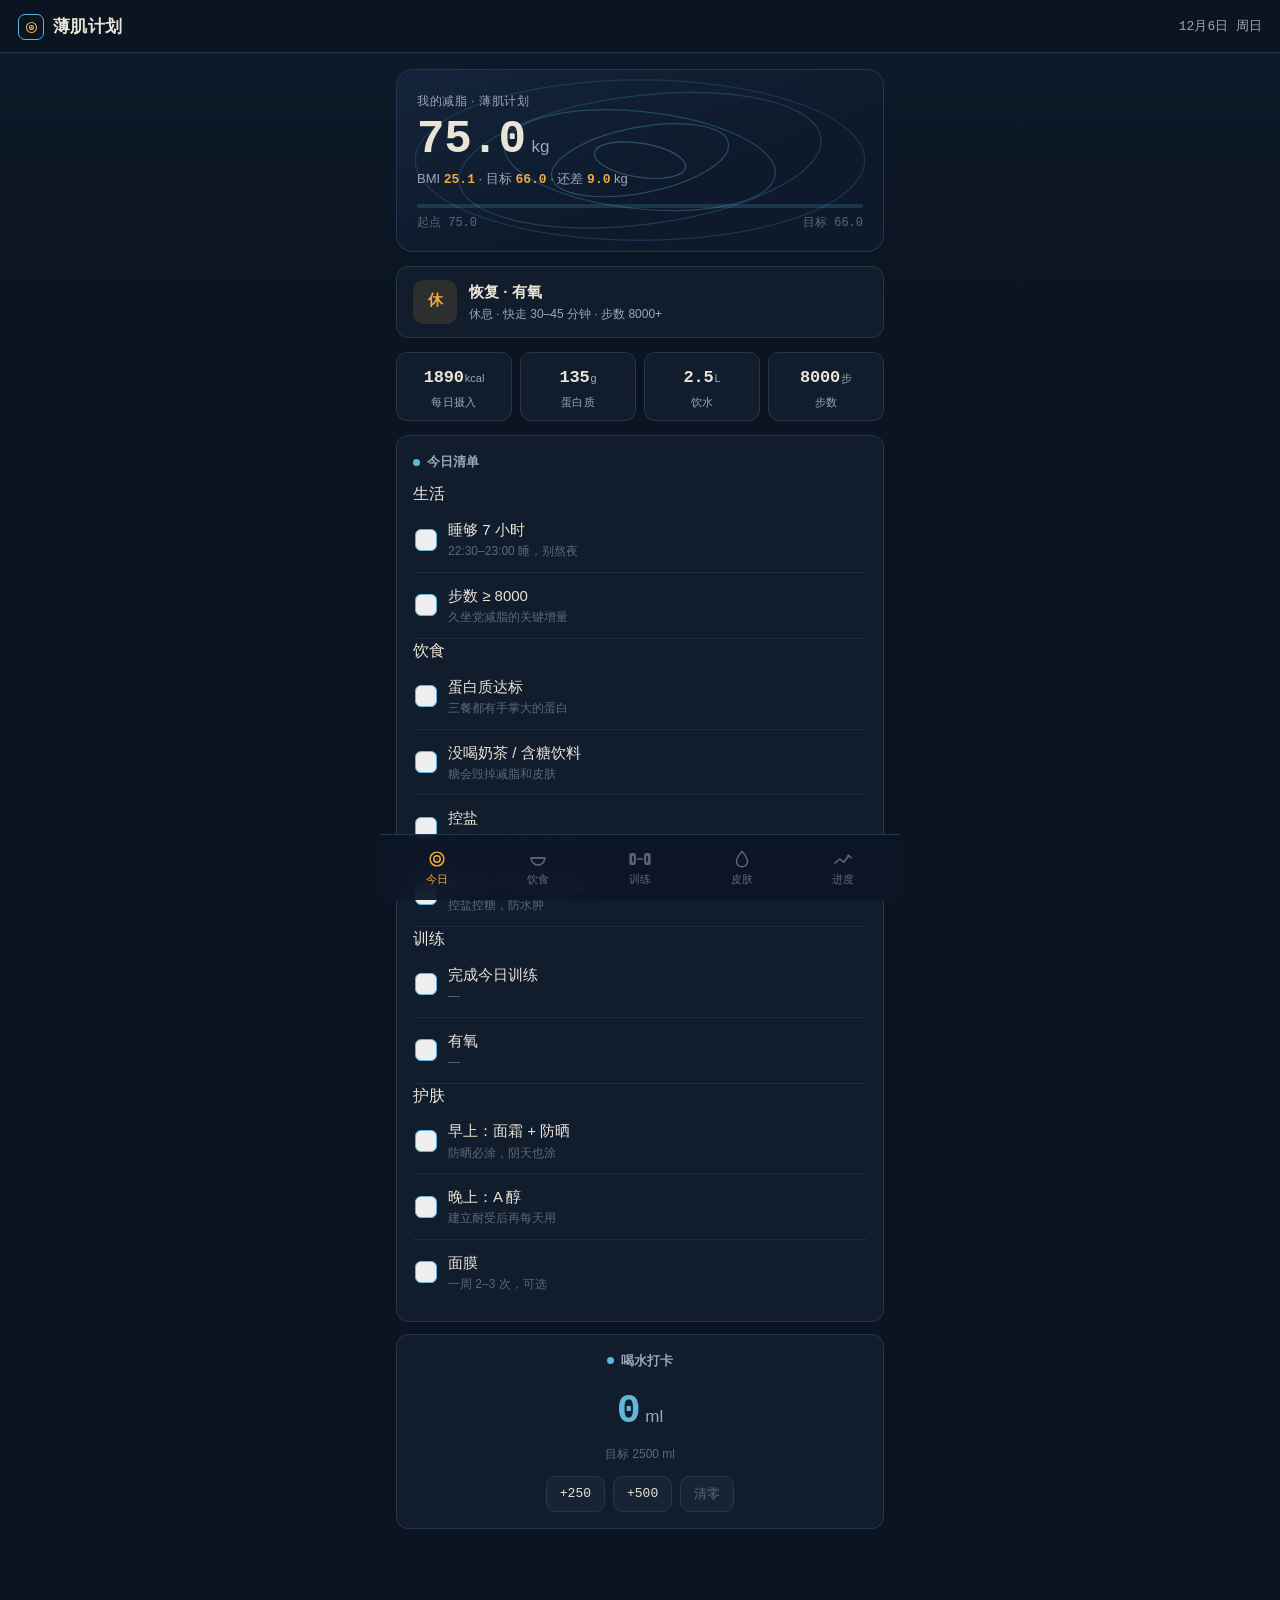
==== commit ab9aa8bf: "今日清单改为按计划分类的详细版" ====
--- a/index.html
+++ b/index.html
@@ -80,29 +80,56 @@
       <div class="card">
         <div class="card-title"><span class="dot"></span>今日清单</div>
         <div id="checklist">
+          <div class="cl-group">生活</div>
           <div class="check-item" data-key="sleep">
             <button class="box" aria-label="标记完成" aria-pressed="false"><svg viewBox="0 0 24 24" stroke-width="3" stroke-linecap="round" stroke-linejoin="round"><path d="M4 12.5 L9.5 18 L20 6"></path></svg></button>
             <div class="label">睡够 7 小时<small>22:30–23:00 睡，别熬夜</small></div>
           </div>
-          <div class="check-item" data-key="sun">
-            <button class="box" aria-label="标记完成" aria-pressed="false"><svg viewBox="0 0 24 24" stroke-width="3" stroke-linecap="round" stroke-linejoin="round"><path d="M4 12.5 L9.5 18 L20 6"></path></svg></button>
-            <div class="label">涂防晒<small>出门前，阴天也涂</small></div>
-          </div>
-          <div class="check-item" data-key="skincare">
-            <button class="box" aria-label="标记完成" aria-pressed="false"><svg viewBox="0 0 24 24" stroke-width="3" stroke-linecap="round" stroke-linejoin="round"><path d="M4 12.5 L9.5 18 L20 6"></path></svg></button>
-            <div class="label">早晚护肤<small>早面霜+防晒 · 晚A醇</small></div>
-          </div>
           <div class="check-item" data-key="steps">
             <button class="box" aria-label="标记完成" aria-pressed="false"><svg viewBox="0 0 24 24" stroke-width="3" stroke-linecap="round" stroke-linejoin="round"><path d="M4 12.5 L9.5 18 L20 6"></path></svg></button>
-            <div class="label">步数达标<small>8000 步以上</small></div>
-          </div>
+            <div class="label">步数 ≥ 8000<small>久坐党减脂的关键增量</small></div>
+          </div>
+
+          <div class="cl-group">饮食</div>
           <div class="check-item" data-key="protein">
             <button class="box" aria-label="标记完成" aria-pressed="false"><svg viewBox="0 0 24 24" stroke-width="3" stroke-linecap="round" stroke-linejoin="round"><path d="M4 12.5 L9.5 18 L20 6"></path></svg></button>
             <div class="label">蛋白质达标<small>三餐都有手掌大的蛋白</small></div>
           </div>
+          <div class="check-item" data-key="nosugar">
+            <button class="box" aria-label="标记完成" aria-pressed="false"><svg viewBox="0 0 24 24" stroke-width="3" stroke-linecap="round" stroke-linejoin="round"><path d="M4 12.5 L9.5 18 L20 6"></path></svg></button>
+            <div class="label">没喝奶茶 / 含糖饮料<small>糖会毁掉减脂和皮肤</small></div>
+          </div>
+          <div class="check-item" data-key="lowsalt">
+            <button class="box" aria-label="标记完成" aria-pressed="false"><svg viewBox="0 0 24 24" stroke-width="3" stroke-linecap="round" stroke-linejoin="round"><path d="M4 12.5 L9.5 18 L20 6"></path></svg></button>
+            <div class="label">控盐<small>菜过水、汤少喝，防水肿</small></div>
+          </div>
           <div class="check-item" data-key="fast">
             <button class="box" aria-label="标记完成" aria-pressed="false"><svg viewBox="0 0 24 24" stroke-width="3" stroke-linecap="round" stroke-linejoin="round"><path d="M4 12.5 L9.5 18 L20 6"></path></svg></button>
             <div class="label">睡前 3 小时不吃东西<small>控盐控糖，防水肿</small></div>
+          </div>
+
+          <div class="cl-group">训练</div>
+          <div class="check-item" data-key="workout">
+            <button class="box" aria-label="标记完成" aria-pressed="false"><svg viewBox="0 0 24 24" stroke-width="3" stroke-linecap="round" stroke-linejoin="round"><path d="M4 12.5 L9.5 18 L20 6"></path></svg></button>
+            <div class="label"><span id="cl-workout-label">完成今日训练</span><small id="cl-workout-sub">—</small></div>
+          </div>
+          <div class="check-item" data-key="cardio">
+            <button class="box" aria-label="标记完成" aria-pressed="false"><svg viewBox="0 0 24 24" stroke-width="3" stroke-linecap="round" stroke-linejoin="round"><path d="M4 12.5 L9.5 18 L20 6"></path></svg></button>
+            <div class="label"><span id="cl-cardio-label">有氧</span><small id="cl-cardio-sub">—</small></div>
+          </div>
+
+          <div class="cl-group">护肤</div>
+          <div class="check-item" data-key="amskin">
+            <button class="box" aria-label="标记完成" aria-pressed="false"><svg viewBox="0 0 24 24" stroke-width="3" stroke-linecap="round" stroke-linejoin="round"><path d="M4 12.5 L9.5 18 L20 6"></path></svg></button>
+            <div class="label">早上：面霜 + 防晒<small>防晒必涂，阴天也涂</small></div>
+          </div>
+          <div class="check-item" data-key="pmskin">
+            <button class="box" aria-label="标记完成" aria-pressed="false"><svg viewBox="0 0 24 24" stroke-width="3" stroke-linecap="round" stroke-linejoin="round"><path d="M4 12.5 L9.5 18 L20 6"></path></svg></button>
+            <div class="label">晚上：A 醇<small>建立耐受后再每天用</small></div>
+          </div>
+          <div class="check-item" data-key="mask">
+            <button class="box" aria-label="标记完成" aria-pressed="false"><svg viewBox="0 0 24 24" stroke-width="3" stroke-linecap="round" stroke-linejoin="round"><path d="M4 12.5 L9.5 18 L20 6"></path></svg></button>
+            <div class="label">面膜<small>一周 2–3 次，可选</small></div>
           </div>
         </div>
       </div>
@@ -110,7 +137,7 @@
       <div class="card water">
         <div class="card-title" style="justify-content:center"><span class="dot"></span>喝水打卡</div>
         <div class="big"><span class="num" id="water-val">0</span><span class="unit">ml</span></div>
-        <div class="cap">目标 2500 ml</div>
+        <div class="cap">目标 <span id="water-target">2500</span> ml</div>
         <div class="btns">
           <button data-add="250">+250</button>
           <button data-add="500">+500</button>
--- a/css/style.css
+++ b/css/style.css
@@ -38,7 +38,7 @@
   --r-pill: 999px;
 }
 
-* { box-sizing: border-box; margin: 0; padding: 0; }
+* { box-sizing: border-box; margin: 0; padding: 0; touch-action: manipulation; -webkit-tap-highlight-color: transparent; }
 html { -webkit-text-size-adjust: 100%; }
 body {
   font-family: var(--font-sans);
@@ -343,7 +343,7 @@
 .meal-tabs { display: flex; gap: 6px; margin-bottom: 12px; }
 .meal-tabs button { flex: 1; padding: 8px 0; border-radius: 9px; border: 1px solid var(--line); background: var(--card); color: var(--ink-dim); font-size: var(--text-sm); cursor: pointer; }
 .meal-tabs button.active { background: rgba(240,168,63,.14); color: var(--accent); border-color: var(--accent); }
-.fp-search { width: 100%; background: var(--card-2); border: 1px solid var(--line); border-radius: 10px; color: var(--ink); padding: 10px 12px; font-size: var(--text-sm); margin-bottom: 10px; font-family: var(--font-sans); }
+.fp-search { width: 100%; background: var(--card-2); border: 1px solid var(--line); border-radius: 10px; color: var(--ink); padding: 10px 12px; font-size: 16px; margin-bottom: 10px; font-family: var(--font-sans); }
 .fp-search:focus { outline: none; border-color: var(--linework); }
 .cat-chips { display: flex; flex-wrap: wrap; gap: 6px; margin-bottom: 10px; }
 .cat-chips button { padding: 5px 11px; border-radius: 999px; border: 1px solid var(--line); background: var(--card); color: var(--ink-dim); font-size: 12px; cursor: pointer; }
